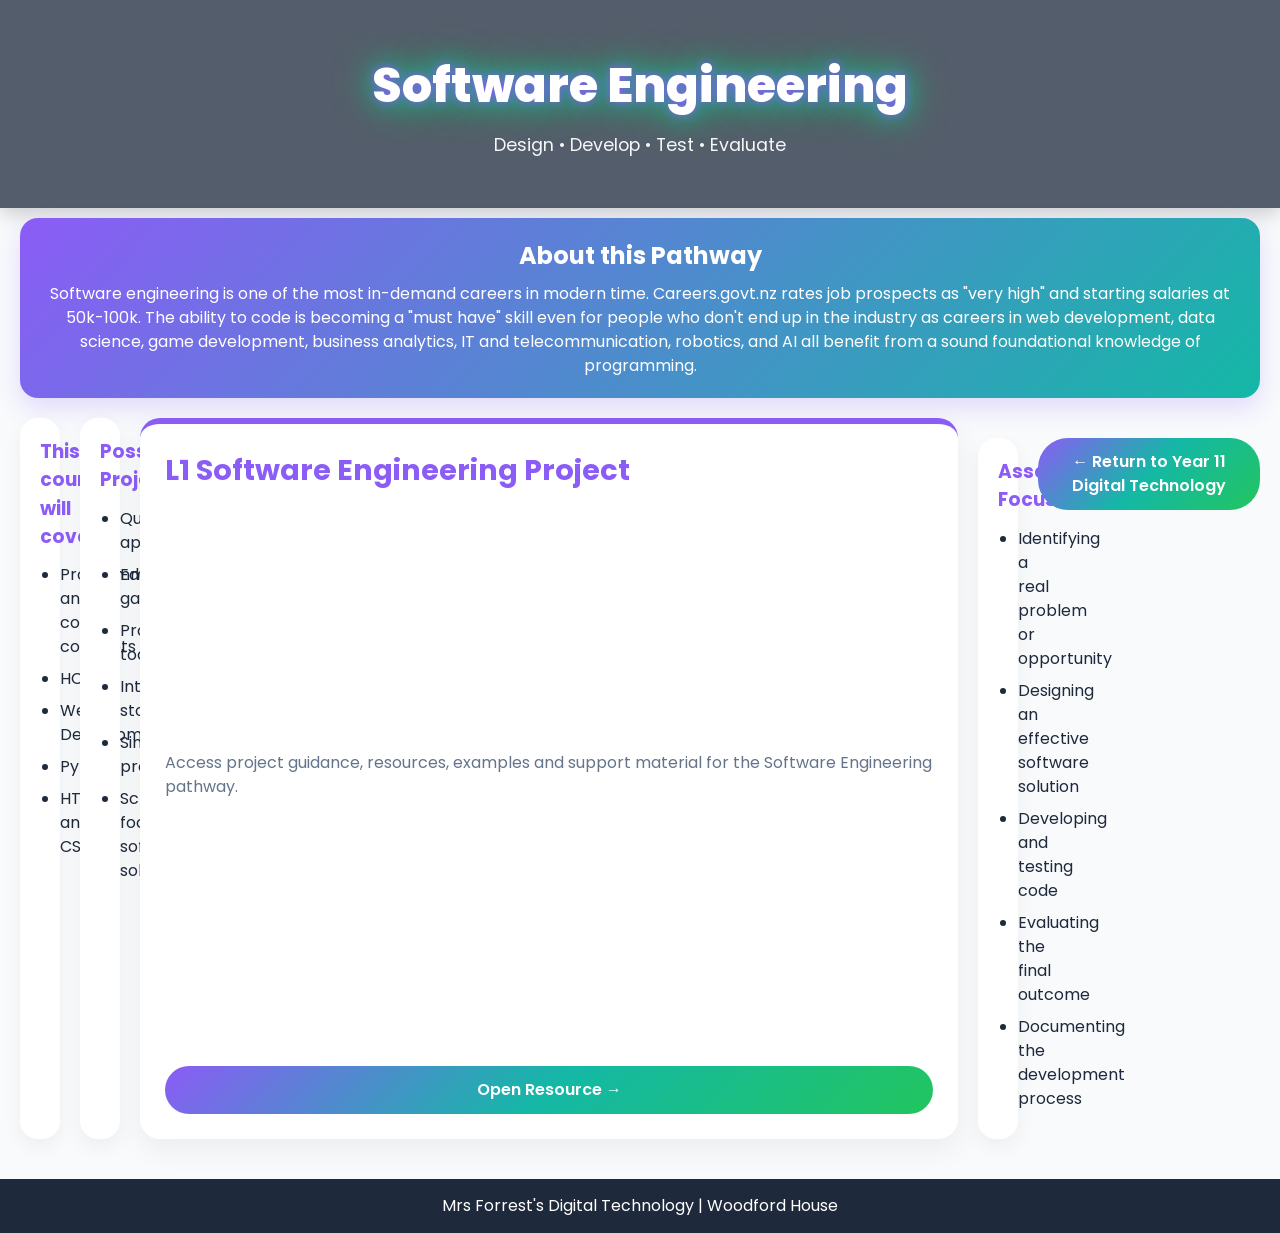
==== software-engineering.html @ 1cd88c15 "Add files via upload" ====
<!DOCTYPE html>
<html lang="en">

<head>
    <meta charset="UTF-8">
    <meta name="viewport" content="width=device-width, initial-scale=1.0">

    <title>Software Engineering Pathway</title>

    <link rel="stylesheet" href="style.css">

    <link rel="preconnect" href="https://fonts.googleapis.com">
    <link rel="preconnect" href="https://fonts.gstatic.com" crossorigin>

    <link href="https://fonts.googleapis.com/css2?family=Poppins:wght@300;400;600;700;800&display=swap"
        rel="stylesheet">
</head>

<body>

    <header class="software-header">
        <h1>Software Engineering</h1>

        <p>
            Design • Develop • Test • Evaluate
        </p>
    </header>

    <main>

        <div class="notice">
            <h3>About this Pathway</h3>

            <p>
                Software engineering is one of the most in-demand careers in modern time. Careers.govt.nz rates job prospects as "very high" and starting salaries at 50k-100k. The ability to code is becoming a "must have" skill even for people who don't end up in the industry as careers in web development, data science, game development, business analytics, IT and telecommunication, robotics, and AI all benefit from a sound foundational knowledge of programming.
            </p>
        </div>

        <div class="mini-sections">

            <div class="small-card">

                <h3>This course will cover:</h3>

                <ul>
                    <li>Programming and coding concepts</li>
                    <li>HCI</li>
                    <li>Wed Development</li>
                    <li>Python</li>
                    <li>HTML and CSS</li>
                </ul>

            </div>

            <div class="small-card">

                <h3>Possible Projects</h3>

                <ul>
                    <li>Quiz application</li>
                    <li>Educational game</li>
                    <li>Productivity tool</li>
                    <li>Interactive story</li>
                    <li>Simulation program</li>
                    <li>School-focused software solution</li>
                </ul>

            </div>

        <div class="button-container">

            <a href="https://www.secondary.techquity.co.nz/level-1/l1-software-engineering-project"
               target="_blank"
               class="card">

                <h2>L1 Software Engineering Project</h2>

                <p>
                    Access project guidance, resources, examples and support
                    material for the Software Engineering pathway.
                </p>

                <span class="btn">Open Resource →</span>

            </a>

        </div>

        <div class="small-card" style="margin-top:20px;">

            <h3>Assessment Focus</h3>

            <ul>
                <li>Identifying a real problem or opportunity</li>
                <li>Designing an effective software solution</li>
                <li>Developing and testing code</li>
                <li>Evaluating the final outcome</li>
                <li>Documenting the development process</li>
            </ul>

        </div>

        <div style="margin-top:20px;">

            <a href="year11.html" class="btn">
                ← Return to Year 11 Digital Technology
            </a>

        </div>

    </main>

    <footer>
        <p>
            Mrs Forrest's Digital Technology | Woodford House
        </p>
    </footer>

</body>

</html>
---- style.css ----
* {
    margin: 0;
    padding: 0;
    box-sizing: border-box;
}

/* =================================
   BODY
================================= */

body {
    font-family: 'Poppins', sans-serif;
    background: #F8FAFC;
    color: #1E293B;
    line-height: 1.5;
}

/* =================================
   HEADER
================================= */

header {
    background:
        linear-gradient(
            rgba(30,41,59,0.75),
            rgba(30,41,59,0.75)
        ),
        url("images/digital-background2.jpg");

    background-size: cover;
    background-position: center 50%;
    background-repeat: no-repeat;

    color: white;
    text-align: center;

    padding: 50px 20px;

    box-shadow:
        0 5px 20px rgba(0,0,0,0.2);
}

header h1 {
    font-size: 3rem;
    font-weight: 800;

    margin-bottom: 10px;

    text-shadow:
        0 0 10px #8B5CF6,
        0 0 25px #14B8A6,
        0 0 40px #22C55E;
}

header p {
    font-size: 1.1rem;
    color: rgba(255,255,255,0.95);
}

/* =================================
   MAIN AREA
================================= */

main {
    max-width: 1400px;
    margin: auto;
    padding: 10px 20px 20px;
}

/* =================================
   WELCOME BANNER
================================= */

.notice {
    width: 100%;

    text-align: center;

    padding: 20px;

    margin-bottom: 20px;

    border-radius: 18px;

    background:
        linear-gradient(
            135deg,
            #8B5CF6,
            #14B8A6
        );

    color: white;

    box-shadow:
        0 10px 25px rgba(139,92,246,0.20);
}

.notice h3 {
    font-size: 1.5rem;
    margin-bottom: 8px;
}

/* =================================
   YEAR 10 / YEAR 11 PANELS
================================= */

.button-container {
    display: flex;
    gap: 20px;
    width: 100%;
}

.card {
    flex: 1;

    background: white;

    padding: 25px;

    border-radius: 20px;

    border-top: 6px solid #8B5CF6;

    text-decoration: none;

    color: #1E293B;

    min-height: 240px;

    display: flex;
    flex-direction: column;
    justify-content: space-between;

    box-shadow:
        0 10px 30px rgba(0,0,0,0.06);

    transition: all 0.3s ease;
}

.card:hover {

    transform: translateY(-8px);

    border-top-color: #F8D66D;

    box-shadow:
        0 20px 40px rgba(139,92,246,0.18);
}

.card h2 {
    color: #8B5CF6;
    font-size: 1.8rem;
    margin-bottom: 12px;
}

.card p {
    color: #64748B;
    margin-bottom: 20px;
}

/* =================================
   BUTTONS
================================= */

.btn {
    display: block;

    width: 100%;

    text-align: center;

    text-decoration: none;

    padding: 12px;

    border-radius: 30px;

    background:
        linear-gradient(
            135deg,
            #8B5CF6,
            #14B8A6,
            #22C55E
        );

    color: white;

    font-weight: 600;

    transition: all 0.3s ease;
}

.btn:hover {
    background:
        linear-gradient(
            135deg,
            #F8D66D,
            #FBBF24
        );

    color: #1E293B;
}

/* =================================
   LOWER SECTION
================================= */

.mini-sections {
    display: flex;

    gap: 20px;

    margin-top: 20px;

    flex-wrap: nowrap;
}

/* =================================
   SMALL CARDS
================================= */

.small-card {
    flex: 1;

    min-width: 0;

    background: white;

    padding: 20px;

    border-radius: 18px;

    box-shadow:
        0 8px 20px rgba(0,0,0,0.05);
}

/* Student Work */

.showcase-card {
    border-top: 5px solid #14B8A6;
}

/* Useful Links */

.links-card {
    border-top: 5px solid #F8D66D;
}

.small-card h3 {
    color: #8B5CF6;
    margin-bottom: 12px;
}

.small-card h4 {
    color: #1E293B;
    margin-bottom: 10px;
}

.small-card p {
    color: #64748B;
}

.small-card ul {
    margin-left: 20px;
}

.small-card li {
    margin-bottom: 8px;
}

/* =================================
   SHOWCASE VIDEO
================================= */

.showcase-video {
    width: 100%;

    border-radius: 12px;

    margin-bottom: 15px;

    border: 3px solid #14B8A6;

    box-shadow:
        0 8px 20px rgba(20,184,166,0.15);
}

/* =================================
   TABLES
================================= */

table {
    width: 100%;
    border-collapse: collapse;
    background: white;
}

th {
    background: #8B5CF6;
    color: white;

    padding: 12px;

    text-align: left;
}

td {
    padding: 12px;

    border-bottom: 1px solid #E5E7EB;
}

/* =================================
   LINKS
================================= */

a {
    color: #8B5CF6;
}

a:hover {
    color: #22C55E;
}

/* =================================
   FOOTER
================================= */

footer {
    background: #1E293B;

    color: white;

    text-align: center;

    padding: 15px;

    margin-top: 20px;
}

/* =================================
   MOBILE
================================= */

@media (max-width: 900px) {

    .button-container {
        flex-direction: column;
    }

    .mini-sections {
        flex-direction: column;
    }

    .small-card {
        width: 100%;
    }

    .card {
        min-height: auto;
    }

    header h1 {
        font-size: 2.2rem;
    }
}
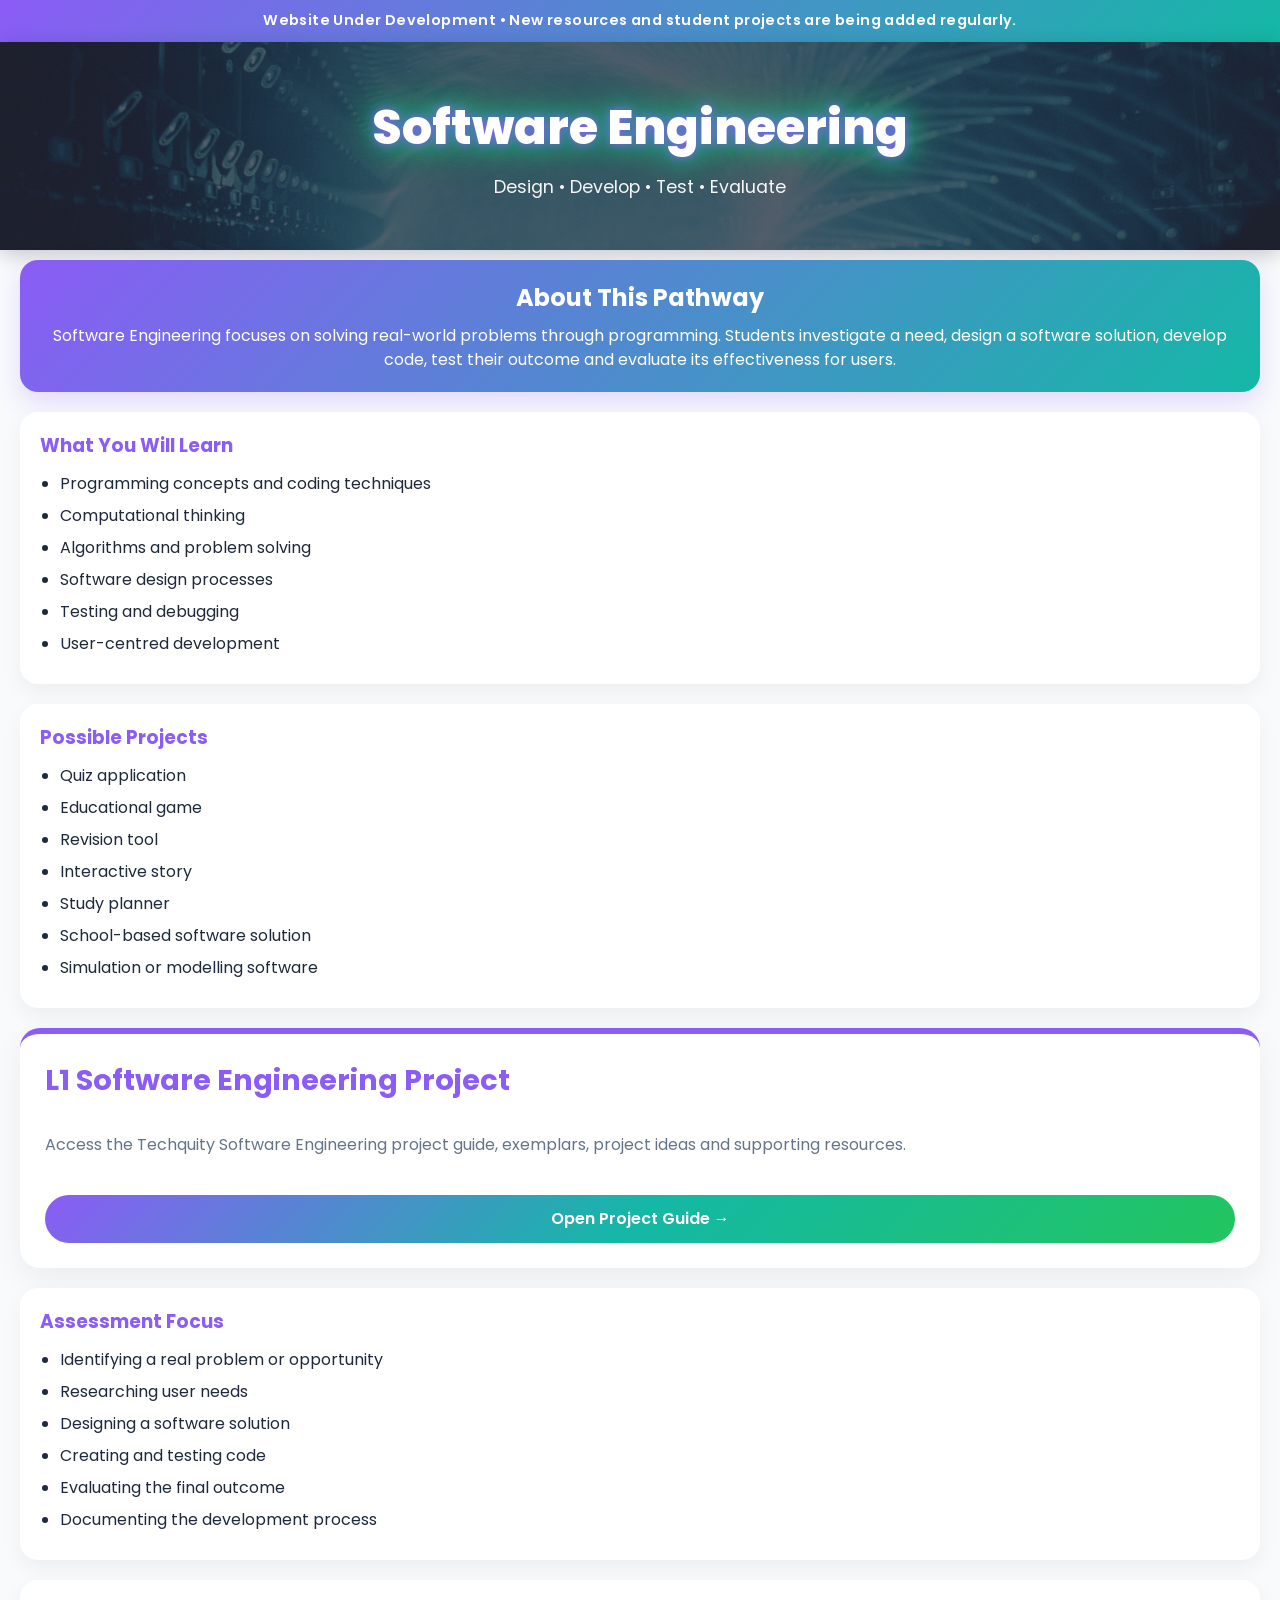
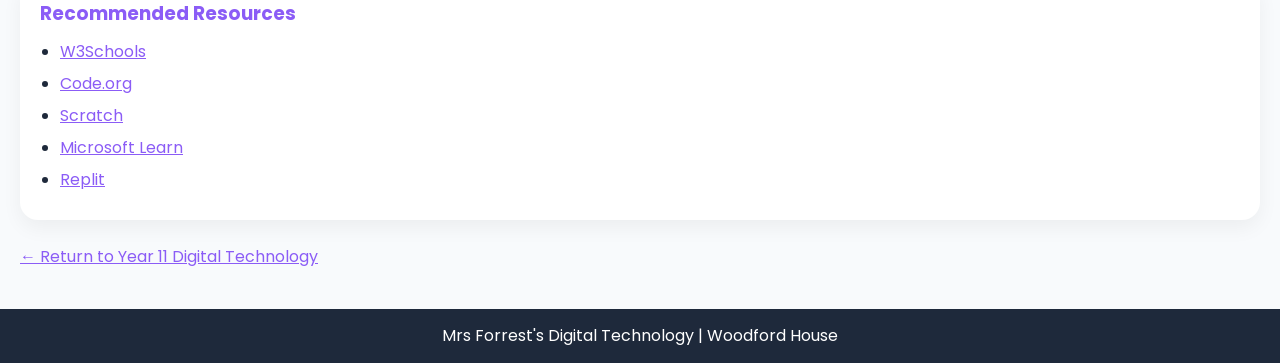
==== commit d455ca7b: "Revise software engineering pathway content Updated the content and structure of the software engine" ====
--- a/software-engineering.html
+++ b/software-engineering.html
@@ -5,7 +5,7 @@
     <meta charset="UTF-8">
     <meta name="viewport" content="width=device-width, initial-scale=1.0">
 
-    <title>Software Engineering Pathway</title>
+    <title>Software Engineering | Year 11 Digital Technology</title>
 
     <link rel="stylesheet" href="style.css">
 
@@ -13,12 +13,16 @@
     <link rel="preconnect" href="https://fonts.gstatic.com" crossorigin>
 
     <link href="https://fonts.googleapis.com/css2?family=Poppins:wght@300;400;600;700;800&display=swap"
-        rel="stylesheet">
+          rel="stylesheet">
 </head>
 
 <body>
 
-    <header class="software-header">
+    <div class="development-banner">
+        Website Under Development • New resources and student projects are being added regularly.
+    </div>
+
+    <header>
         <h1>Software Engineering</h1>
 
         <p>
@@ -29,58 +33,63 @@
     <main>
 
         <div class="notice">
-            <h3>About this Pathway</h3>
+
+            <h3>About This Pathway</h3>
 
             <p>
-                Software engineering is one of the most in-demand careers in modern time. Careers.govt.nz rates job prospects as "very high" and starting salaries at 50k-100k. The ability to code is becoming a "must have" skill even for people who don't end up in the industry as careers in web development, data science, game development, business analytics, IT and telecommunication, robotics, and AI all benefit from a sound foundational knowledge of programming.
+                Software Engineering focuses on solving real-world problems
+                through programming. Students investigate a need, design a
+                software solution, develop code, test their outcome and evaluate
+                its effectiveness for users.
             </p>
+
         </div>
 
-        <div class="mini-sections">
+        <div class="small-card">
 
-            <div class="small-card">
+            <h3>What You Will Learn</h3>
 
-                <h3>This course will cover:</h3>
+            <ul>
+                <li>Programming concepts and coding techniques</li>
+                <li>Computational thinking</li>
+                <li>Algorithms and problem solving</li>
+                <li>Software design processes</li>
+                <li>Testing and debugging</li>
+                <li>User-centred development</li>
+            </ul>
 
-                <ul>
-                    <li>Programming and coding concepts</li>
-                    <li>HCI</li>
-                    <li>Wed Development</li>
-                    <li>Python</li>
-                    <li>HTML and CSS</li>
-                </ul>
+        </div>
 
-            </div>
+        <div class="small-card" style="margin-top:20px;">
 
-            <div class="small-card">
+            <h3>Possible Projects</h3>
 
-                <h3>Possible Projects</h3>
+            <ul>
+                <li>Quiz application</li>
+                <li>Educational game</li>
+                <li>Revision tool</li>
+                <li>Interactive story</li>
+                <li>Study planner</li>
+                <li>School-based software solution</li>
+                <li>Simulation or modelling software</li>
+            </ul>
 
-                <ul>
-                    <li>Quiz application</li>
-                    <li>Educational game</li>
-                    <li>Productivity tool</li>
-                    <li>Interactive story</li>
-                    <li>Simulation program</li>
-                    <li>School-focused software solution</li>
-                </ul>
+        </div>
 
-            </div>
+        <div class="card" style="margin-top:20px;">
 
-        <div class="button-container">
+            <h2>L1 Software Engineering Project</h2>
+
+            <p>
+                Access the Techquity Software Engineering project guide,
+                exemplars, project ideas and supporting resources.
+            </p>
 
             <a href="https://www.secondary.techquity.co.nz/level-1/l1-software-engineering-project"
                target="_blank"
-               class="card">
+               class="btn">
 
-                <h2>L1 Software Engineering Project</h2>
-
-                <p>
-                    Access project guidance, resources, examples and support
-                    material for the Software Engineering pathway.
-                </p>
-
-                <span class="btn">Open Resource →</span>
+                Open Project Guide →
 
             </a>
 
@@ -91,18 +100,66 @@
             <h3>Assessment Focus</h3>
 
             <ul>
+
                 <li>Identifying a real problem or opportunity</li>
-                <li>Designing an effective software solution</li>
-                <li>Developing and testing code</li>
+
+                <li>Researching user needs</li>
+
+                <li>Designing a software solution</li>
+
+                <li>Creating and testing code</li>
+
                 <li>Evaluating the final outcome</li>
+
                 <li>Documenting the development process</li>
+
             </ul>
 
         </div>
 
-        <div style="margin-top:20px;">
+        <div class="small-card" style="margin-top:20px;">
 
-            <a href="year11.html" class="btn">
+            <h3>Recommended Resources</h3>
+
+            <ul>
+
+                <li>
+                    <a href="https://www.w3schools.com" target="_blank">
+                        W3Schools
+                    </a>
+                </li>
+
+                <li>
+                    <a href="https://code.org" target="_blank">
+                        Code.org
+                    </a>
+                </li>
+
+                <li>
+                    <a href="https://scratch.mit.edu" target="_blank">
+                        Scratch
+                    </a>
+                </li>
+
+                <li>
+                    <a href="https://learn.microsoft.com" target="_blank">
+                        Microsoft Learn
+                    </a>
+                </li>
+
+                <li>
+                    <a href="https://replit.com" target="_blank">
+                        Replit
+                    </a>
+                </li>
+
+            </ul>
+
+        </div>
+
+        <div style="margin-top:25px;">
+
+            <a href="year11.html" class="back-link">
                 ← Return to Year 11 Digital Technology
             </a>
 
@@ -118,4 +175,4 @@
 
 </body>
 
-</html>+</html>
--- a/style.css
+++ b/style.css
@@ -3,7 +3,33 @@
     padding: 0;
     box-sizing: border-box;
 }
-
+/* =================================
+   DEVELOPMENT BANNER
+================================= */
+.development-banner {
+
+    background:
+        linear-gradient(
+            135deg,
+            #8B5CF6,
+            #14B8A6
+        );
+
+    color: white;
+
+    text-align: center;
+
+    padding: 10px 20px;
+
+    font-size: 0.9rem;
+
+    font-weight: 600;
+
+    letter-spacing: 0.4px;
+
+    box-shadow:
+        0 3px 10px rgba(139,92,246,0.15);
+}
 /* =================================
    BODY
 ================================= */
@@ -25,7 +51,7 @@
             rgba(30,41,59,0.75),
             rgba(30,41,59,0.75)
         ),
-        url("images/digital-background2.jpg");
+        url("digital-background2.jpg");
 
     background-size: cover;
     background-position: center 50%;
@@ -363,4 +389,24 @@
     header h1 {
         font-size: 2.2rem;
     }
-}+
+    .back-link {
+
+    display: inline-block;
+
+    color: #8B5CF6;
+
+    text-decoration: none;
+
+    font-weight: 600;
+
+    padding: 8px 0;
+
+    transition: 0.3s;
+}
+
+.back-link:hover {
+
+    color: #14B8A6;
+}
+}
